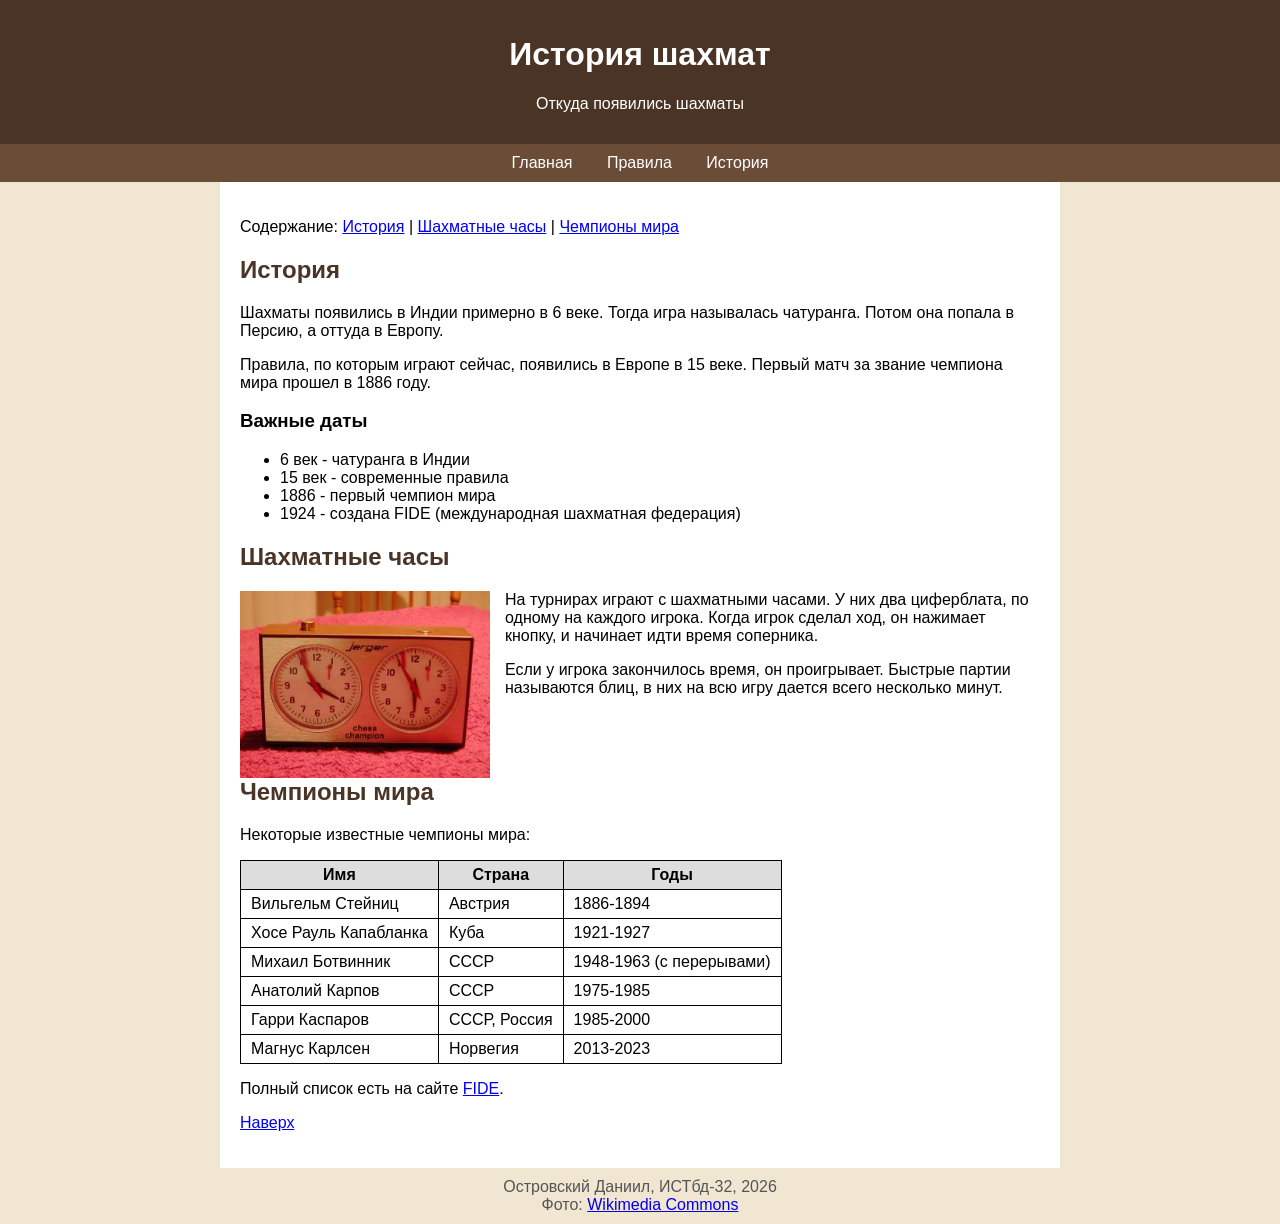
==== history.html @ cc077c07 "Упрощён сайт: фото вместо SVG, простой CSS и JS" ====
<!DOCTYPE html>
<html lang="ru">
<head>
  <meta charset="UTF-8">
  <meta name="viewport" content="width=device-width, initial-scale=1">
  <meta name="description" content="История шахмат и чемпионы мира">
  <meta name="keywords" content="шахматы, история, чемпионы">
  <meta name="author" content="Островский Даниил">
  <title>Шахматы - история</title>
  <link rel="stylesheet" href="style.css">
  <script src="script.js"></script>
</head>
<body>
  <header>
    <h1>История шахмат</h1>
    <p>Откуда появились шахматы</p>
  </header>
  <nav>
    <a href="index.html">Главная</a>
    <a href="rules.html">Правила</a>
    <a href="history.html">История</a>
  </nav>

  <main>
    <p>
      Содержание:
      <a href="#history">История</a> |
      <a href="#clock">Шахматные часы</a> |
      <a href="#champions">Чемпионы мира</a>
    </p>

    <h2 id="history">История</h2>
    <p>
      Шахматы появились в Индии примерно в 6 веке. Тогда игра называлась чатуранга.
      Потом она попала в Персию, а оттуда в Европу.
    </p>
    <p>
      Правила, по которым играют сейчас, появились в Европе в 15 веке. Первый матч
      за звание чемпиона мира прошел в 1886 году.
    </p>
    <h3>Важные даты</h3>
    <ul>
      <li>6 век - чатуранга в Индии</li>
      <li>15 век - современные правила</li>
      <li>1886 - первый чемпион мира</li>
      <li>1924 - создана FIDE (международная шахматная федерация)</li>
    </ul>

    <h2 id="clock">Шахматные часы</h2>
    <img src="images/clock.jpg" alt="Шахматные часы" width="250" class="left">
    <p>
      На турнирах играют с шахматными часами. У них два циферблата, по одному на
      каждого игрока. Когда игрок сделал ход, он нажимает кнопку, и начинает идти
      время соперника.
    </p>
    <p>
      Если у игрока закончилось время, он проигрывает. Быстрые партии называются
      блиц, в них на всю игру дается всего несколько минут.
    </p>

    <h2 id="champions">Чемпионы мира</h2>
    <p>Некоторые известные чемпионы мира:</p>
    <table>
      <tr>
        <th>Имя</th>
        <th>Страна</th>
        <th>Годы</th>
      </tr>
      <tr><td>Вильгельм Стейниц</td><td>Австрия</td><td>1886-1894</td></tr>
      <tr><td>Хосе Рауль Капабланка</td><td>Куба</td><td>1921-1927</td></tr>
      <tr><td>Михаил Ботвинник</td><td>СССР</td><td>1948-1963 (с перерывами)</td></tr>
      <tr><td>Анатолий Карпов</td><td>СССР</td><td>1975-1985</td></tr>
      <tr><td>Гарри Каспаров</td><td>СССР, Россия</td><td>1985-2000</td></tr>
      <tr><td>Магнус Карлсен</td><td>Норвегия</td><td>2013-2023</td></tr>
    </table>
    <p>
      Полный список есть на сайте
      <a href="https://www.fide.com/">FIDE</a>.
    </p>

    <p><a href="#history">Наверх</a></p>
  </main>

  <footer>
    Островский Даниил, ИСТбд-32, 2026<br>
    Фото: <a href="https://commons.wikimedia.org/">Wikimedia Commons</a>
  </footer>
</body>
</html>
---- style.css ----
body {
  font-family: Arial, sans-serif;
  background: #f0e6d2;
  margin: 0;
}

header {
  background: #4a3426;
  color: white;
  padding: 15px;
  text-align: center;
}

nav {
  background: #6b4c37;
  padding: 10px;
  text-align: center;
}

nav a {
  color: white;
  margin: 0 15px;
  text-decoration: none;
}

nav a:hover {
  text-decoration: underline;
}

main {
  width: 800px;
  margin: 0 auto;
  padding: 20px;
  background: white;
}

h2 {
  color: #4a3426;
  clear: both;
}

.left {
  float: left;
  margin-right: 15px;
}

.right {
  float: right;
  margin-left: 15px;
}

.center {
  display: block;
  margin: 0 auto;
}

table {
  border-collapse: collapse;
}

th, td {
  border: 1px solid black;
  padding: 5px 10px;
}

th {
  background: #ddd;
}

footer {
  text-align: center;
  padding: 10px;
  color: #555;
}
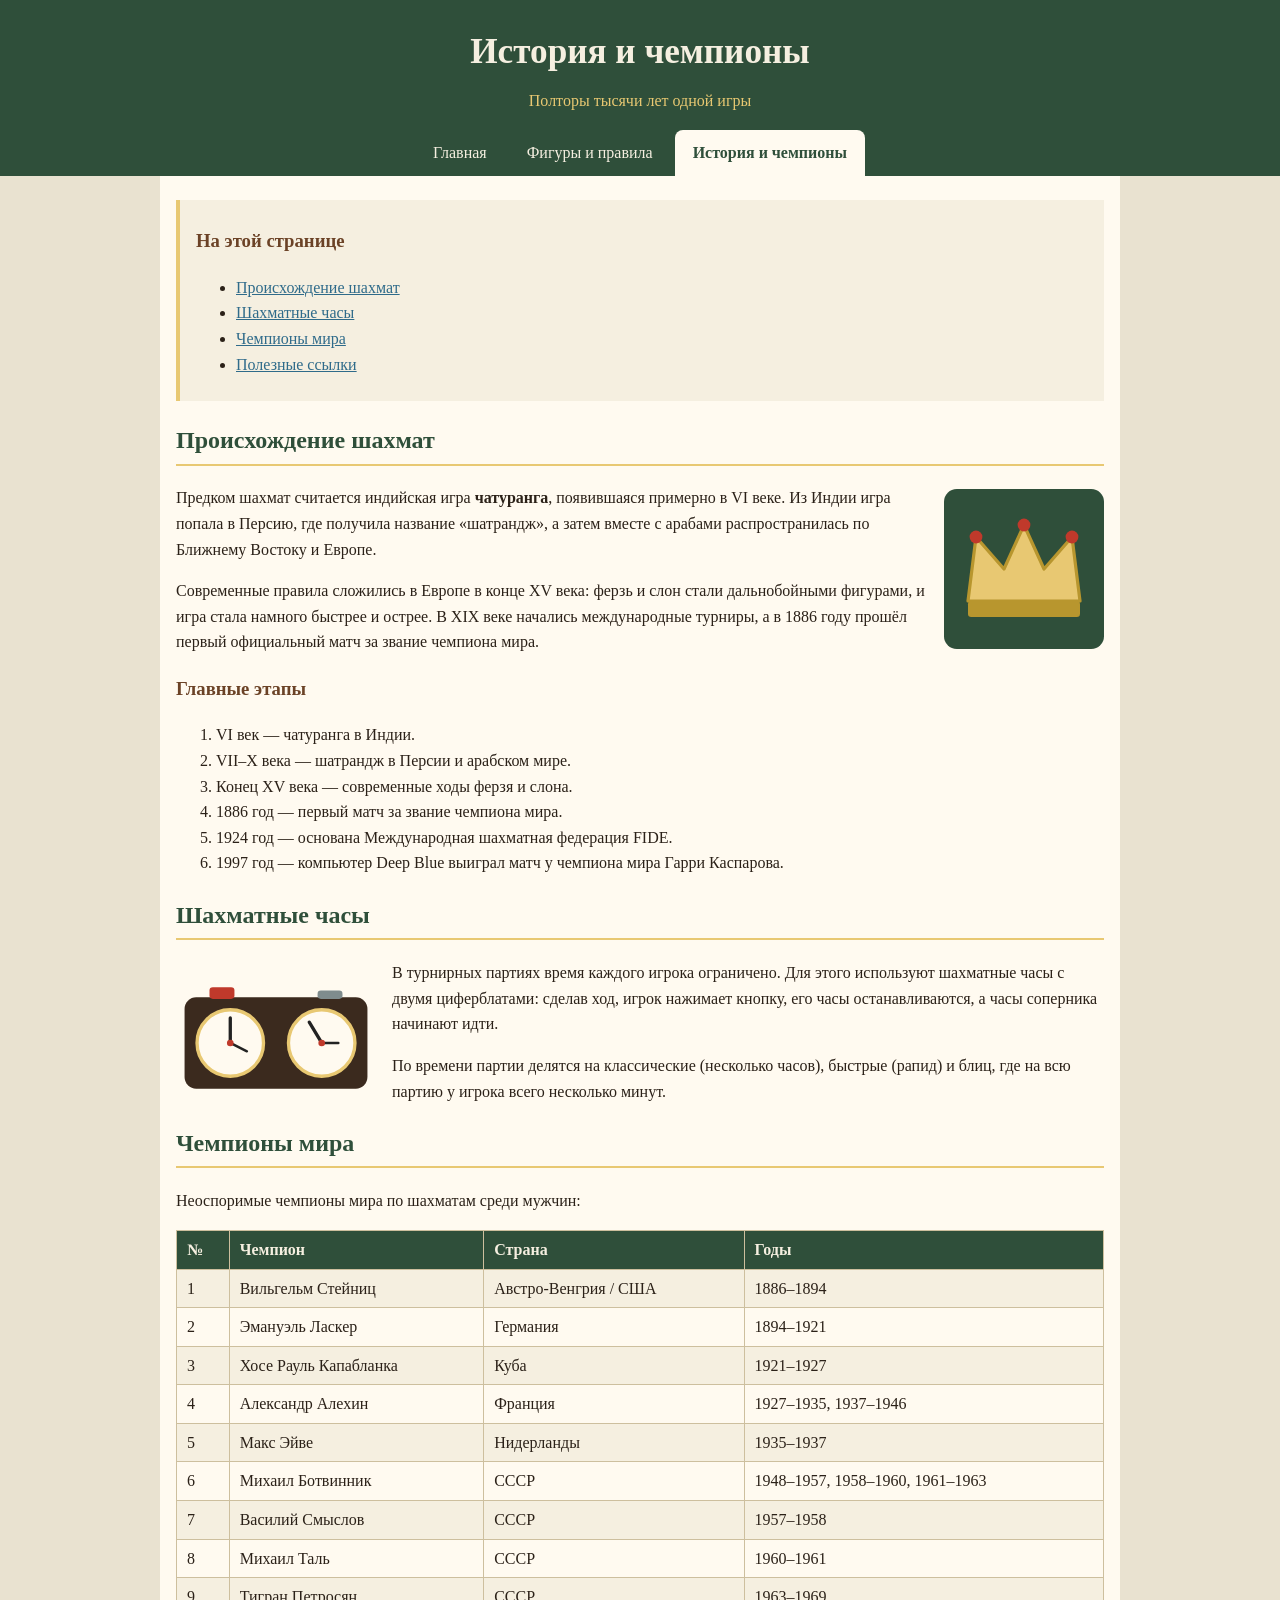
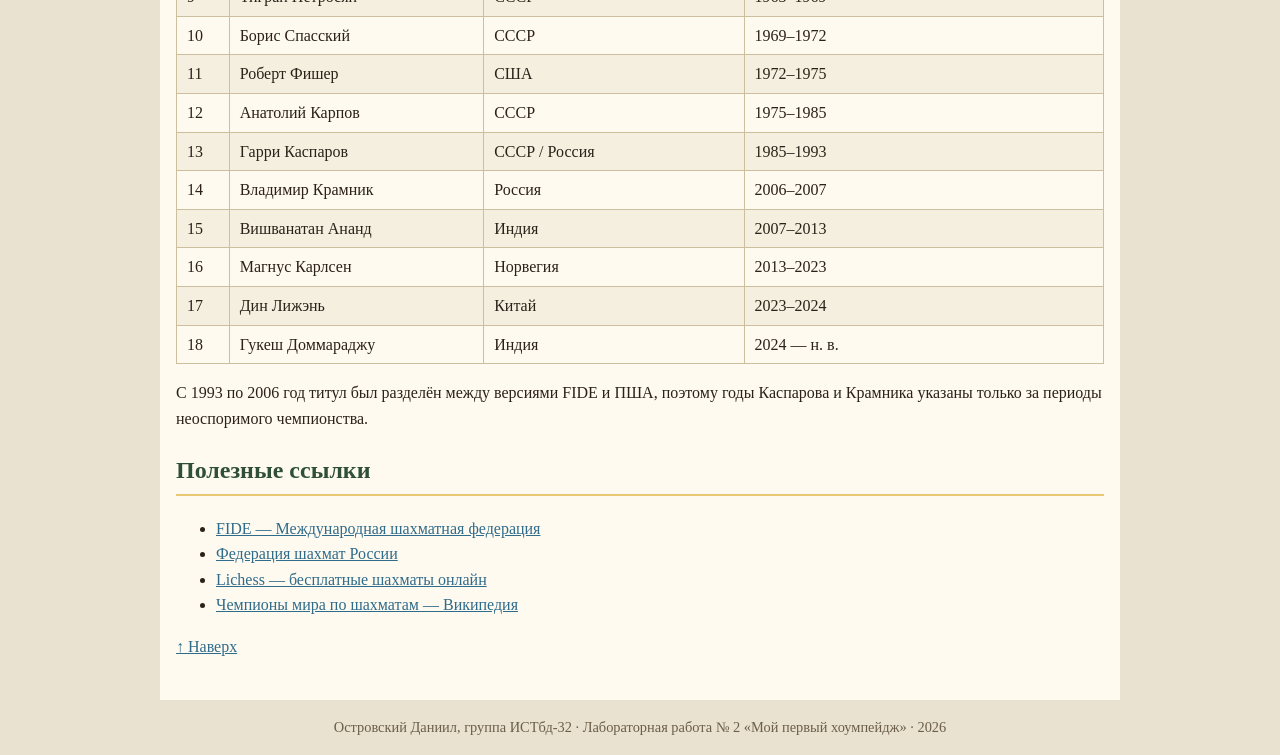
==== commit 0a6e75b6: "Лабораторная работа №2: сайт о шахматах" ====
--- a/history.html
+++ b/history.html
@@ -1,89 +1,113 @@
-<!DOCTYPE html>
+<!doctype html>
 <html lang="ru">
 <head>
   <meta charset="UTF-8">
   <meta name="viewport" content="width=device-width, initial-scale=1">
-  <meta name="description" content="История шахмат и чемпионы мира">
-  <meta name="keywords" content="шахматы, история, чемпионы">
-  <meta name="author" content="Островский Даниил">
-  <title>Шахматы - история</title>
+  <meta name="description" content="История шахмат и список чемпионов мира по шахматам">
+  <meta name="keywords" content="шахматы, история, чатуранга, чемпионы мира, FIDE">
+  <meta name="author" content="Островский Даниил, ИСТбд-32">
+  <title>Шахматы — история и чемпионы</title>
   <link rel="stylesheet" href="style.css">
-  <script src="script.js"></script>
+  <script src="script.js" defer></script>
 </head>
 <body>
   <header>
-    <h1>История шахмат</h1>
-    <p>Откуда появились шахматы</p>
+    <h1>История и чемпионы</h1>
+    <p>Полторы тысячи лет одной игры</p>
+    <nav>
+      <a href="index.html">Главная</a>
+      <a href="rules.html">Фигуры и правила</a>
+      <a href="history.html" class="active">История и чемпионы</a>
+    </nav>
   </header>
-  <nav>
-    <a href="index.html">Главная</a>
-    <a href="rules.html">Правила</a>
-    <a href="history.html">История</a>
-  </nav>
 
   <main>
+    <div class="toc">
+      <h3>На этой странице</h3>
+      <ul>
+        <li><a href="#origin">Происхождение шахмат</a></li>
+        <li><a href="#clock">Шахматные часы</a></li>
+        <li><a href="#champions">Чемпионы мира</a></li>
+        <li><a href="#links">Полезные ссылки</a></li>
+      </ul>
+    </div>
+
+    <h2 id="origin">Происхождение шахмат</h2>
+    <img src="images/crown.svg" alt="Корона чемпиона" width="160" height="160" class="right">
     <p>
-      Содержание:
-      <a href="#history">История</a> |
-      <a href="#clock">Шахматные часы</a> |
-      <a href="#champions">Чемпионы мира</a>
-    </p>
-
-    <h2 id="history">История</h2>
-    <p>
-      Шахматы появились в Индии примерно в 6 веке. Тогда игра называлась чатуранга.
-      Потом она попала в Персию, а оттуда в Европу.
+      Предком шахмат считается индийская игра <b>чатуранга</b>, появившаяся примерно
+      в VI веке. Из Индии игра попала в Персию, где получила название «шатрандж»,
+      а затем вместе с арабами распространилась по Ближнему Востоку и Европе.
     </p>
     <p>
-      Правила, по которым играют сейчас, появились в Европе в 15 веке. Первый матч
-      за звание чемпиона мира прошел в 1886 году.
+      Современные правила сложились в Европе в конце XV века: ферзь и слон стали
+      дальнобойными фигурами, и игра стала намного быстрее и острее. В XIX веке
+      начались международные турниры, а в 1886 году прошёл первый официальный матч
+      за звание чемпиона мира.
     </p>
-    <h3>Важные даты</h3>
-    <ul>
-      <li>6 век - чатуранга в Индии</li>
-      <li>15 век - современные правила</li>
-      <li>1886 - первый чемпион мира</li>
-      <li>1924 - создана FIDE (международная шахматная федерация)</li>
-    </ul>
+    <h3>Главные этапы</h3>
+    <ol>
+      <li>VI век — чатуранга в Индии.</li>
+      <li>VII–X века — шатрандж в Персии и арабском мире.</li>
+      <li>Конец XV века — современные ходы ферзя и слона.</li>
+      <li>1886 год — первый матч за звание чемпиона мира.</li>
+      <li>1924 год — основана Международная шахматная федерация FIDE.</li>
+      <li>1997 год — компьютер Deep Blue выиграл матч у чемпиона мира Гарри Каспарова.</li>
+    </ol>
 
     <h2 id="clock">Шахматные часы</h2>
-    <img src="images/clock.jpg" alt="Шахматные часы" width="250" class="left">
+    <img src="images/clock.svg" alt="Механические шахматные часы" width="200" height="133" class="left">
     <p>
-      На турнирах играют с шахматными часами. У них два циферблата, по одному на
-      каждого игрока. Когда игрок сделал ход, он нажимает кнопку, и начинает идти
-      время соперника.
+      В турнирных партиях время каждого игрока ограничено. Для этого используют шахматные
+      часы с двумя циферблатами: сделав ход, игрок нажимает кнопку, его часы
+      останавливаются, а часы соперника начинают идти.
     </p>
     <p>
-      Если у игрока закончилось время, он проигрывает. Быстрые партии называются
-      блиц, в них на всю игру дается всего несколько минут.
+      По времени партии делятся на классические (несколько часов), быстрые (рапид) и
+      блиц, где на всю партию у игрока всего несколько минут.
     </p>
 
     <h2 id="champions">Чемпионы мира</h2>
-    <p>Некоторые известные чемпионы мира:</p>
+    <p>Неоспоримые чемпионы мира по шахматам среди мужчин:</p>
     <table>
-      <tr>
-        <th>Имя</th>
-        <th>Страна</th>
-        <th>Годы</th>
-      </tr>
-      <tr><td>Вильгельм Стейниц</td><td>Австрия</td><td>1886-1894</td></tr>
-      <tr><td>Хосе Рауль Капабланка</td><td>Куба</td><td>1921-1927</td></tr>
-      <tr><td>Михаил Ботвинник</td><td>СССР</td><td>1948-1963 (с перерывами)</td></tr>
-      <tr><td>Анатолий Карпов</td><td>СССР</td><td>1975-1985</td></tr>
-      <tr><td>Гарри Каспаров</td><td>СССР, Россия</td><td>1985-2000</td></tr>
-      <tr><td>Магнус Карлсен</td><td>Норвегия</td><td>2013-2023</td></tr>
+      <tr><th>№</th><th>Чемпион</th><th>Страна</th><th>Годы</th></tr>
+      <tr><td>1</td><td>Вильгельм Стейниц</td><td>Австро-Венгрия / США</td><td>1886–1894</td></tr>
+      <tr><td>2</td><td>Эмануэль Ласкер</td><td>Германия</td><td>1894–1921</td></tr>
+      <tr><td>3</td><td>Хосе Рауль Капабланка</td><td>Куба</td><td>1921–1927</td></tr>
+      <tr><td>4</td><td>Александр Алехин</td><td>Франция</td><td>1927–1935, 1937–1946</td></tr>
+      <tr><td>5</td><td>Макс Эйве</td><td>Нидерланды</td><td>1935–1937</td></tr>
+      <tr><td>6</td><td>Михаил Ботвинник</td><td>СССР</td><td>1948–1957, 1958–1960, 1961–1963</td></tr>
+      <tr><td>7</td><td>Василий Смыслов</td><td>СССР</td><td>1957–1958</td></tr>
+      <tr><td>8</td><td>Михаил Таль</td><td>СССР</td><td>1960–1961</td></tr>
+      <tr><td>9</td><td>Тигран Петросян</td><td>СССР</td><td>1963–1969</td></tr>
+      <tr><td>10</td><td>Борис Спасский</td><td>СССР</td><td>1969–1972</td></tr>
+      <tr><td>11</td><td>Роберт Фишер</td><td>США</td><td>1972–1975</td></tr>
+      <tr><td>12</td><td>Анатолий Карпов</td><td>СССР</td><td>1975–1985</td></tr>
+      <tr><td>13</td><td>Гарри Каспаров</td><td>СССР / Россия</td><td>1985–1993</td></tr>
+      <tr><td>14</td><td>Владимир Крамник</td><td>Россия</td><td>2006–2007</td></tr>
+      <tr><td>15</td><td>Вишванатан Ананд</td><td>Индия</td><td>2007–2013</td></tr>
+      <tr><td>16</td><td>Магнус Карлсен</td><td>Норвегия</td><td>2013–2023</td></tr>
+      <tr><td>17</td><td>Дин Лижэнь</td><td>Китай</td><td>2023–2024</td></tr>
+      <tr><td>18</td><td>Гукеш Доммараджу</td><td>Индия</td><td>2024 — н. в.</td></tr>
     </table>
-    <p>
-      Полный список есть на сайте
-      <a href="https://www.fide.com/">FIDE</a>.
+    <p class="clear">
+      С 1993 по 2006 год титул был разделён между версиями FIDE и ПША, поэтому годы
+      Каспарова и Крамника указаны только за периоды неоспоримого чемпионства.
     </p>
 
-    <p><a href="#history">Наверх</a></p>
+    <h2 id="links">Полезные ссылки</h2>
+    <ul>
+      <li><a href="https://www.fide.com/" target="_blank" rel="noopener">FIDE — Международная шахматная федерация</a></li>
+      <li><a href="https://ruchess.ru/" target="_blank" rel="noopener">Федерация шахмат России</a></li>
+      <li><a href="https://lichess.org/" target="_blank" rel="noopener">Lichess — бесплатные шахматы онлайн</a></li>
+      <li><a href="https://ru.wikipedia.org/wiki/Чемпионы_мира_по_шахматам" target="_blank" rel="noopener">Чемпионы мира по шахматам — Википедия</a></li>
+    </ul>
+
+    <p><a href="#origin">↑ Наверх</a></p>
   </main>
 
   <footer>
-    Островский Даниил, ИСТбд-32, 2026<br>
-    Фото: <a href="https://commons.wikimedia.org/">Wikimedia Commons</a>
+    Островский Даниил, группа ИСТбд-32 · Лабораторная работа № 2 «Мой первый хоумпейдж» · 2026
   </footer>
 </body>
 </html>
--- a/style.css
+++ b/style.css
@@ -1,74 +1,96 @@
+* { box-sizing: border-box; }
+
 body {
-  font-family: Arial, sans-serif;
-  background: #f0e6d2;
   margin: 0;
+  font-family: Georgia, "Times New Roman", serif;
+  line-height: 1.6;
+  color: #2b2118;
+  background: #e9e2d0;
 }
 
 header {
-  background: #4a3426;
-  color: white;
-  padding: 15px;
+  background: #2f4f3a;
+  color: #f5efe0;
+  padding: 24px 16px 0;
   text-align: center;
 }
 
+header h1 { margin: 0 0 8px; font-size: 2.2em; }
+header p { margin: 0 0 16px; color: #e8c872; }
+
 nav {
-  background: #6b4c37;
-  padding: 10px;
-  text-align: center;
+  display: flex;
+  justify-content: center;
+  flex-wrap: wrap;
+  gap: 4px;
 }
 
 nav a {
-  color: white;
-  margin: 0 15px;
+  color: #f5efe0;
   text-decoration: none;
+  padding: 10px 18px;
+  border-radius: 8px 8px 0 0;
 }
 
-nav a:hover {
-  text-decoration: underline;
+nav a:hover { background: #3f6a4e; }
+nav a.active { background: #fffaf0; color: #2f4f3a; font-weight: bold; }
+
+main {
+  max-width: 960px;
+  margin: 0 auto;
+  padding: 24px 16px;
+  background: #fffaf0;
 }
 
-main {
-  width: 800px;
-  margin: 0 auto;
-  padding: 20px;
-  background: white;
-}
+h2 { color: #2f4f3a; border-bottom: 2px solid #e8c872; padding-bottom: 4px; clear: both; }
+h3 { color: #6b4226; }
 
-h2 {
-  color: #4a3426;
-  clear: both;
-}
+a { color: #2f6b8a; }
 
-.left {
-  float: left;
-  margin-right: 15px;
-}
+/* обтекание изображений */
+.left  { float: left;  margin: 4px 16px 8px 0; }
+.right { float: right; margin: 4px 0 8px 16px; }
+.none  { float: none; display: block; margin: 16px auto; max-width: 100%; height: auto; }
 
-.right {
-  float: right;
-  margin-left: 15px;
-}
+.clear { clear: both; }
 
-.center {
-  display: block;
-  margin: 0 auto;
+.toc {
+  background: #f5efe0;
+  border-left: 4px solid #e8c872;
+  padding: 8px 16px;
 }
 
 table {
   border-collapse: collapse;
+  width: 100%;
+  margin: 12px 0;
 }
 
-th, td {
-  border: 1px solid black;
-  padding: 5px 10px;
+th, td { border: 1px solid #cdbf9e; padding: 6px 10px; text-align: left; }
+th { background: #2f4f3a; color: #f5efe0; }
+tr:nth-child(even) td { background: #f5efe0; }
+
+.buttons { display: flex; flex-wrap: wrap; gap: 8px; margin: 12px 0; }
+
+button {
+  font: inherit;
+  padding: 8px 16px;
+  border: none;
+  border-radius: 6px;
+  background: #2f4f3a;
+  color: #f5efe0;
+  cursor: pointer;
 }
 
-th {
-  background: #ddd;
-}
+button:hover { background: #3f6a4e; }
 
 footer {
   text-align: center;
-  padding: 10px;
-  color: #555;
+  padding: 16px;
+  color: #6b5d48;
+  font-size: 0.9em;
 }
+
+@media (max-width: 600px) {
+  .left, .right { float: none; display: block; margin: 12px auto; }
+}
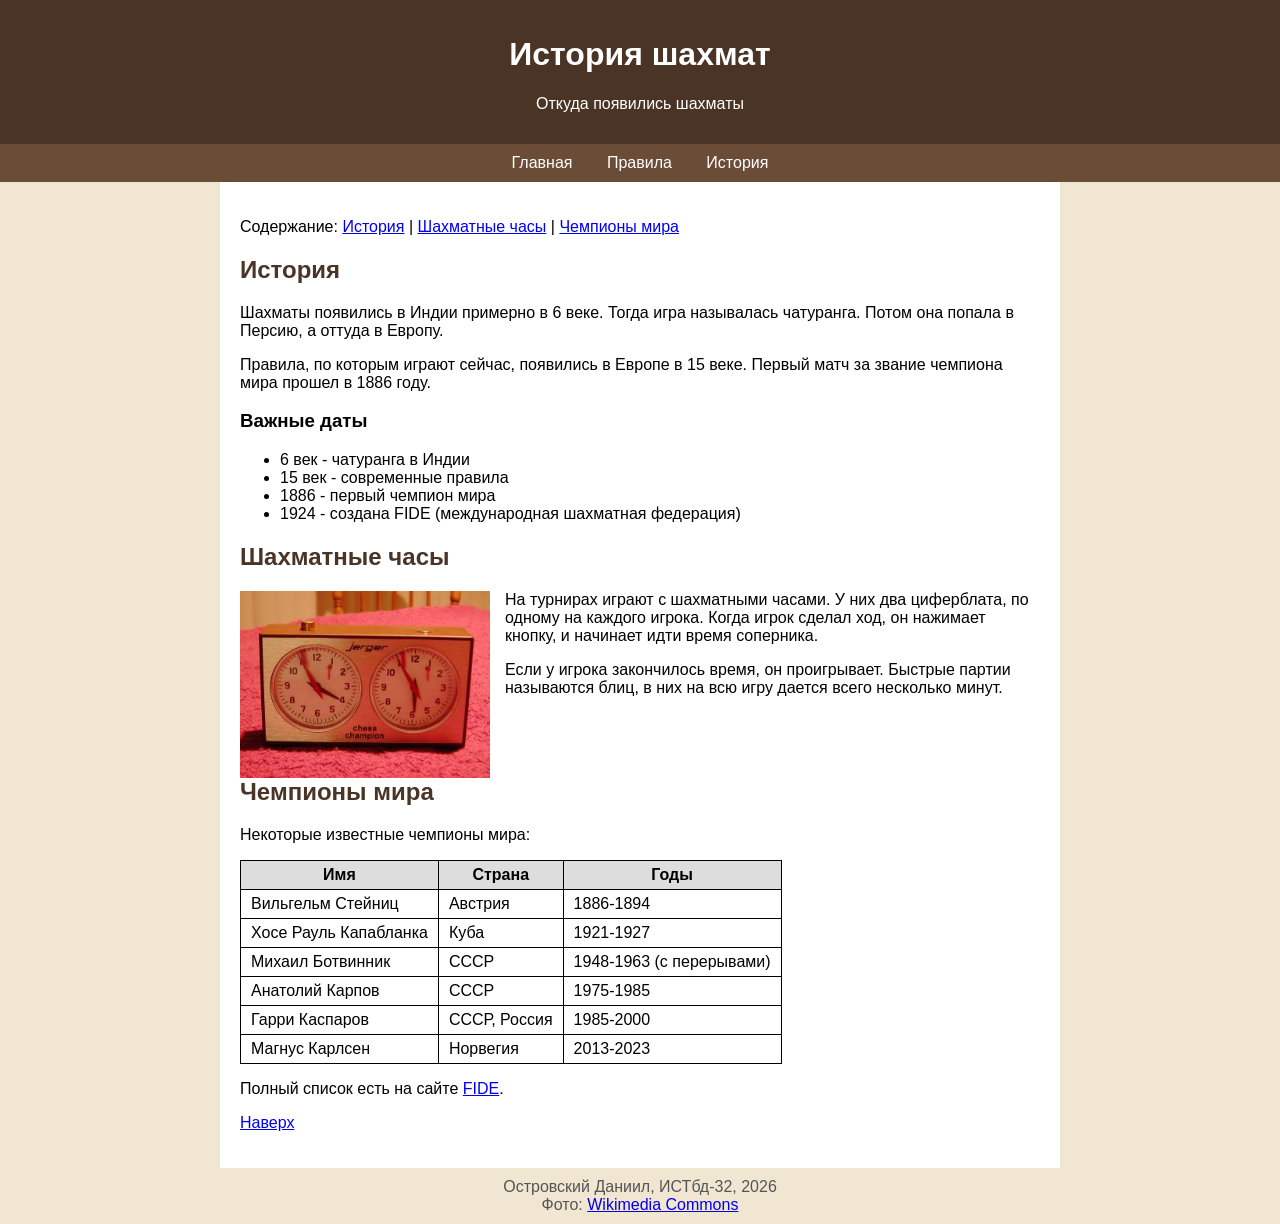
==== commit 59b27deb: "Обновлены стили" ====
--- a/history.html
+++ b/history.html
@@ -1,113 +1,89 @@
-<!doctype html>
+<!DOCTYPE html>
 <html lang="ru">
 <head>
   <meta charset="UTF-8">
   <meta name="viewport" content="width=device-width, initial-scale=1">
-  <meta name="description" content="История шахмат и список чемпионов мира по шахматам">
-  <meta name="keywords" content="шахматы, история, чатуранга, чемпионы мира, FIDE">
-  <meta name="author" content="Островский Даниил, ИСТбд-32">
-  <title>Шахматы — история и чемпионы</title>
-  <link rel="stylesheet" href="style.css">
-  <script src="script.js" defer></script>
+  <meta name="description" content="История шахмат и чемпионы мира">
+  <meta name="keywords" content="шахматы, история, чемпионы">
+  <meta name="author" content="Островский Даниил">
+  <title>Шахматы - история</title>
+  <link rel="stylesheet" href="style.css?v=2">
+  <script src="script.js?v=2"></script>
 </head>
 <body>
   <header>
-    <h1>История и чемпионы</h1>
-    <p>Полторы тысячи лет одной игры</p>
-    <nav>
-      <a href="index.html">Главная</a>
-      <a href="rules.html">Фигуры и правила</a>
-      <a href="history.html" class="active">История и чемпионы</a>
-    </nav>
+    <h1>История шахмат</h1>
+    <p>Откуда появились шахматы</p>
   </header>
+  <nav>
+    <a href="index.html">Главная</a>
+    <a href="rules.html">Правила</a>
+    <a href="history.html">История</a>
+  </nav>
 
   <main>
-    <div class="toc">
-      <h3>На этой странице</h3>
-      <ul>
-        <li><a href="#origin">Происхождение шахмат</a></li>
-        <li><a href="#clock">Шахматные часы</a></li>
-        <li><a href="#champions">Чемпионы мира</a></li>
-        <li><a href="#links">Полезные ссылки</a></li>
-      </ul>
-    </div>
+    <p>
+      Содержание:
+      <a href="#history">История</a> |
+      <a href="#clock">Шахматные часы</a> |
+      <a href="#champions">Чемпионы мира</a>
+    </p>
 
-    <h2 id="origin">Происхождение шахмат</h2>
-    <img src="images/crown.svg" alt="Корона чемпиона" width="160" height="160" class="right">
+    <h2 id="history">История</h2>
     <p>
-      Предком шахмат считается индийская игра <b>чатуранга</b>, появившаяся примерно
-      в VI веке. Из Индии игра попала в Персию, где получила название «шатрандж»,
-      а затем вместе с арабами распространилась по Ближнему Востоку и Европе.
+      Шахматы появились в Индии примерно в 6 веке. Тогда игра называлась чатуранга.
+      Потом она попала в Персию, а оттуда в Европу.
     </p>
     <p>
-      Современные правила сложились в Европе в конце XV века: ферзь и слон стали
-      дальнобойными фигурами, и игра стала намного быстрее и острее. В XIX веке
-      начались международные турниры, а в 1886 году прошёл первый официальный матч
-      за звание чемпиона мира.
+      Правила, по которым играют сейчас, появились в Европе в 15 веке. Первый матч
+      за звание чемпиона мира прошел в 1886 году.
     </p>
-    <h3>Главные этапы</h3>
-    <ol>
-      <li>VI век — чатуранга в Индии.</li>
-      <li>VII–X века — шатрандж в Персии и арабском мире.</li>
-      <li>Конец XV века — современные ходы ферзя и слона.</li>
-      <li>1886 год — первый матч за звание чемпиона мира.</li>
-      <li>1924 год — основана Международная шахматная федерация FIDE.</li>
-      <li>1997 год — компьютер Deep Blue выиграл матч у чемпиона мира Гарри Каспарова.</li>
-    </ol>
+    <h3>Важные даты</h3>
+    <ul>
+      <li>6 век - чатуранга в Индии</li>
+      <li>15 век - современные правила</li>
+      <li>1886 - первый чемпион мира</li>
+      <li>1924 - создана FIDE (международная шахматная федерация)</li>
+    </ul>
 
     <h2 id="clock">Шахматные часы</h2>
-    <img src="images/clock.svg" alt="Механические шахматные часы" width="200" height="133" class="left">
+    <img src="images/clock.jpg" alt="Шахматные часы" width="250" class="left">
     <p>
-      В турнирных партиях время каждого игрока ограничено. Для этого используют шахматные
-      часы с двумя циферблатами: сделав ход, игрок нажимает кнопку, его часы
-      останавливаются, а часы соперника начинают идти.
+      На турнирах играют с шахматными часами. У них два циферблата, по одному на
+      каждого игрока. Когда игрок сделал ход, он нажимает кнопку, и начинает идти
+      время соперника.
     </p>
     <p>
-      По времени партии делятся на классические (несколько часов), быстрые (рапид) и
-      блиц, где на всю партию у игрока всего несколько минут.
+      Если у игрока закончилось время, он проигрывает. Быстрые партии называются
+      блиц, в них на всю игру дается всего несколько минут.
     </p>
 
     <h2 id="champions">Чемпионы мира</h2>
-    <p>Неоспоримые чемпионы мира по шахматам среди мужчин:</p>
+    <p>Некоторые известные чемпионы мира:</p>
     <table>
-      <tr><th>№</th><th>Чемпион</th><th>Страна</th><th>Годы</th></tr>
-      <tr><td>1</td><td>Вильгельм Стейниц</td><td>Австро-Венгрия / США</td><td>1886–1894</td></tr>
-      <tr><td>2</td><td>Эмануэль Ласкер</td><td>Германия</td><td>1894–1921</td></tr>
-      <tr><td>3</td><td>Хосе Рауль Капабланка</td><td>Куба</td><td>1921–1927</td></tr>
-      <tr><td>4</td><td>Александр Алехин</td><td>Франция</td><td>1927–1935, 1937–1946</td></tr>
-      <tr><td>5</td><td>Макс Эйве</td><td>Нидерланды</td><td>1935–1937</td></tr>
-      <tr><td>6</td><td>Михаил Ботвинник</td><td>СССР</td><td>1948–1957, 1958–1960, 1961–1963</td></tr>
-      <tr><td>7</td><td>Василий Смыслов</td><td>СССР</td><td>1957–1958</td></tr>
-      <tr><td>8</td><td>Михаил Таль</td><td>СССР</td><td>1960–1961</td></tr>
-      <tr><td>9</td><td>Тигран Петросян</td><td>СССР</td><td>1963–1969</td></tr>
-      <tr><td>10</td><td>Борис Спасский</td><td>СССР</td><td>1969–1972</td></tr>
-      <tr><td>11</td><td>Роберт Фишер</td><td>США</td><td>1972–1975</td></tr>
-      <tr><td>12</td><td>Анатолий Карпов</td><td>СССР</td><td>1975–1985</td></tr>
-      <tr><td>13</td><td>Гарри Каспаров</td><td>СССР / Россия</td><td>1985–1993</td></tr>
-      <tr><td>14</td><td>Владимир Крамник</td><td>Россия</td><td>2006–2007</td></tr>
-      <tr><td>15</td><td>Вишванатан Ананд</td><td>Индия</td><td>2007–2013</td></tr>
-      <tr><td>16</td><td>Магнус Карлсен</td><td>Норвегия</td><td>2013–2023</td></tr>
-      <tr><td>17</td><td>Дин Лижэнь</td><td>Китай</td><td>2023–2024</td></tr>
-      <tr><td>18</td><td>Гукеш Доммараджу</td><td>Индия</td><td>2024 — н. в.</td></tr>
+      <tr>
+        <th>Имя</th>
+        <th>Страна</th>
+        <th>Годы</th>
+      </tr>
+      <tr><td>Вильгельм Стейниц</td><td>Австрия</td><td>1886-1894</td></tr>
+      <tr><td>Хосе Рауль Капабланка</td><td>Куба</td><td>1921-1927</td></tr>
+      <tr><td>Михаил Ботвинник</td><td>СССР</td><td>1948-1963 (с перерывами)</td></tr>
+      <tr><td>Анатолий Карпов</td><td>СССР</td><td>1975-1985</td></tr>
+      <tr><td>Гарри Каспаров</td><td>СССР, Россия</td><td>1985-2000</td></tr>
+      <tr><td>Магнус Карлсен</td><td>Норвегия</td><td>2013-2023</td></tr>
     </table>
-    <p class="clear">
-      С 1993 по 2006 год титул был разделён между версиями FIDE и ПША, поэтому годы
-      Каспарова и Крамника указаны только за периоды неоспоримого чемпионства.
+    <p>
+      Полный список есть на сайте
+      <a href="https://www.fide.com/">FIDE</a>.
     </p>
 
-    <h2 id="links">Полезные ссылки</h2>
-    <ul>
-      <li><a href="https://www.fide.com/" target="_blank" rel="noopener">FIDE — Международная шахматная федерация</a></li>
-      <li><a href="https://ruchess.ru/" target="_blank" rel="noopener">Федерация шахмат России</a></li>
-      <li><a href="https://lichess.org/" target="_blank" rel="noopener">Lichess — бесплатные шахматы онлайн</a></li>
-      <li><a href="https://ru.wikipedia.org/wiki/Чемпионы_мира_по_шахматам" target="_blank" rel="noopener">Чемпионы мира по шахматам — Википедия</a></li>
-    </ul>
-
-    <p><a href="#origin">↑ Наверх</a></p>
+    <p><a href="#history">Наверх</a></p>
   </main>
 
   <footer>
-    Островский Даниил, группа ИСТбд-32 · Лабораторная работа № 2 «Мой первый хоумпейдж» · 2026
+    Островский Даниил, ИСТбд-32, 2026<br>
+    Фото: <a href="https://commons.wikimedia.org/">Wikimedia Commons</a>
   </footer>
 </body>
 </html>
--- a/style.css
+++ b/style.css
@@ -1,96 +1,87 @@
-* { box-sizing: border-box; }
-
 body {
+  font-family: Arial, sans-serif;
+  background: #f0e6d2;
   margin: 0;
-  font-family: Georgia, "Times New Roman", serif;
-  line-height: 1.6;
-  color: #2b2118;
-  background: #e9e2d0;
 }
 
 header {
-  background: #2f4f3a;
-  color: #f5efe0;
-  padding: 24px 16px 0;
+  background: #4a3426;
+  color: white;
+  padding: 15px;
   text-align: center;
 }
 
-header h1 { margin: 0 0 8px; font-size: 2.2em; }
-header p { margin: 0 0 16px; color: #e8c872; }
-
 nav {
-  display: flex;
-  justify-content: center;
-  flex-wrap: wrap;
-  gap: 4px;
+  background: #6b4c37;
+  padding: 10px;
+  text-align: center;
 }
 
 nav a {
-  color: #f5efe0;
+  color: white;
+  margin: 0 15px;
   text-decoration: none;
-  padding: 10px 18px;
-  border-radius: 8px 8px 0 0;
 }
 
-nav a:hover { background: #3f6a4e; }
-nav a.active { background: #fffaf0; color: #2f4f3a; font-weight: bold; }
+nav a:hover {
+  text-decoration: underline;
+}
 
 main {
-  max-width: 960px;
+  max-width: 800px;
   margin: 0 auto;
-  padding: 24px 16px;
-  background: #fffaf0;
+  padding: 20px;
+  background: white;
 }
 
-h2 { color: #2f4f3a; border-bottom: 2px solid #e8c872; padding-bottom: 4px; clear: both; }
-h3 { color: #6b4226; }
+h2 {
+  color: #4a3426;
+  clear: both;
+}
 
-a { color: #2f6b8a; }
+.left {
+  float: left;
+  margin-right: 15px;
+}
 
-/* обтекание изображений */
-.left  { float: left;  margin: 4px 16px 8px 0; }
-.right { float: right; margin: 4px 0 8px 16px; }
-.none  { float: none; display: block; margin: 16px auto; max-width: 100%; height: auto; }
+.right {
+  float: right;
+  margin-left: 15px;
+}
 
-.clear { clear: both; }
+.center {
+  display: block;
+  margin: 0 auto;
+}
 
-.toc {
-  background: #f5efe0;
-  border-left: 4px solid #e8c872;
-  padding: 8px 16px;
+img {
+  max-width: 100%;
+  height: auto;
+}
+
+@media (max-width: 600px) {
+  .left, .right {
+    float: none;
+    display: block;
+    margin: 10px auto;
+  }
 }
 
 table {
   border-collapse: collapse;
-  width: 100%;
-  margin: 12px 0;
 }
 
-th, td { border: 1px solid #cdbf9e; padding: 6px 10px; text-align: left; }
-th { background: #2f4f3a; color: #f5efe0; }
-tr:nth-child(even) td { background: #f5efe0; }
-
-.buttons { display: flex; flex-wrap: wrap; gap: 8px; margin: 12px 0; }
-
-button {
-  font: inherit;
-  padding: 8px 16px;
-  border: none;
-  border-radius: 6px;
-  background: #2f4f3a;
-  color: #f5efe0;
-  cursor: pointer;
+th, td {
+  border: 1px solid black;
+  padding: 5px 10px;
 }
 
-button:hover { background: #3f6a4e; }
+th {
+  background: #ddd;
+}
 
 footer {
   text-align: center;
-  padding: 16px;
-  color: #6b5d48;
-  font-size: 0.9em;
+  padding: 10px;
+  color: #555;
 }
-
-@media (max-width: 600px) {
-  .left, .right { float: none; display: block; margin: 12px auto; }
-}
